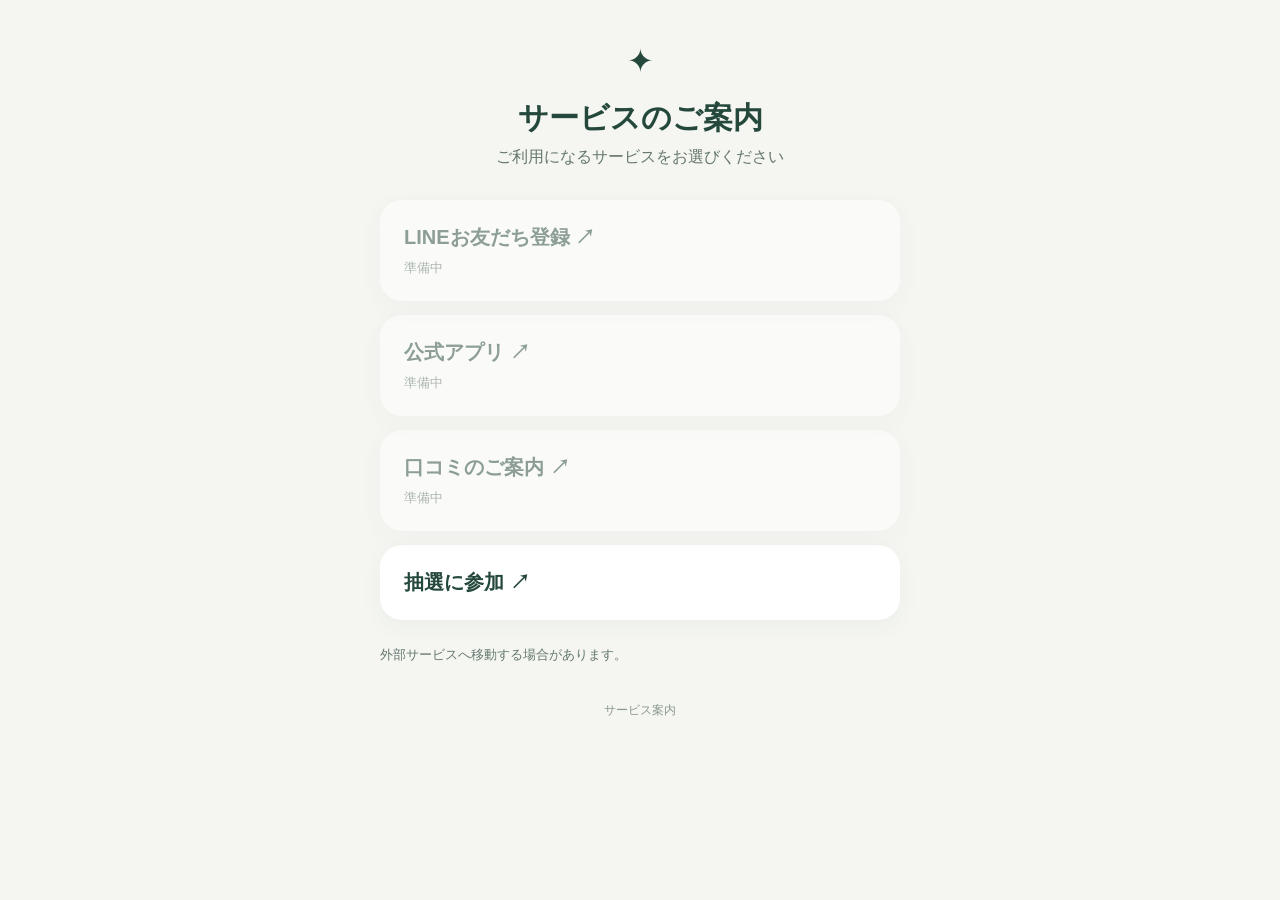
==== index.html @ 6b412efc "Add files via upload" ====
<!doctype html><html lang="ja"><head><meta charset="utf-8"><meta name="viewport" content="width=device-width,initial-scale=1"><meta name="theme-color" content="#f5f6f1"><title>サービスのご案内</title><link rel="stylesheet" href="style.css"></head><body><main><div class="spark">✦</div><h1 id="title">サービスのご案内</h1><p class="sub">ご利用になるサービスをお選びください</p><div class="links" id="links"></div><p class="note">外部サービスへ移動する場合があります。</p><footer>サービス案内</footer></main><script src="config.js"></script><script>
'use strict';
const cfg=window.NFC_CONFIG;
document.getElementById('title').textContent=cfg.title;
const box=document.getElementById('links');
for(const item of cfg.links){if(!item.enabled)continue;const a=document.createElement('a');a.className='link';a.textContent=item.label+' ↗';if(item.url){a.href=item.url;}else{a.removeAttribute('href');a.style.opacity='.5';a.setAttribute('aria-disabled','true');const s=document.createElement('small');s.textContent='準備中';a.append(s);}box.append(a);}
</script></body></html>
---- style.css ----
:root{font-family:-apple-system,BlinkMacSystemFont,'Noto Sans JP',sans-serif;color:#25483c;background:#f5f6f1}*{box-sizing:border-box}body{margin:0}main{max-width:560px;margin:auto;padding:42px 20px 64px}h1{text-align:center;font-size:30px;margin:18px 0 8px}p.sub{text-align:center;color:#65776f;margin:0 0 32px}.spark{text-align:center;font-size:32px}.links{display:grid;gap:14px}.link,button{display:block;width:100%;border:0;border-radius:22px;background:white;color:#25483c;text-decoration:none;text-align:left;padding:24px;font-weight:700;font-size:20px;box-shadow:0 6px 25px #25483c0b;cursor:pointer}.link:focus-visible,button:focus-visible{outline:3px solid #287c6b}.link small{display:block;font-size:13px;color:#66796f;margin-top:8px;font-weight:400}.back{display:inline-block;margin-bottom:14px;color:#25483c;text-decoration:none}.note{font-size:13px;color:#65776f;line-height:1.7;margin-top:24px}.result{padding:28px;border-radius:22px;background:#fff;text-align:center;font-size:25px;font-weight:700;margin:20px 0;min-height:90px}.start{background:#245b48;color:white;text-align:center}footer{text-align:center;color:#89988f;font-size:12px;margin-top:36px}
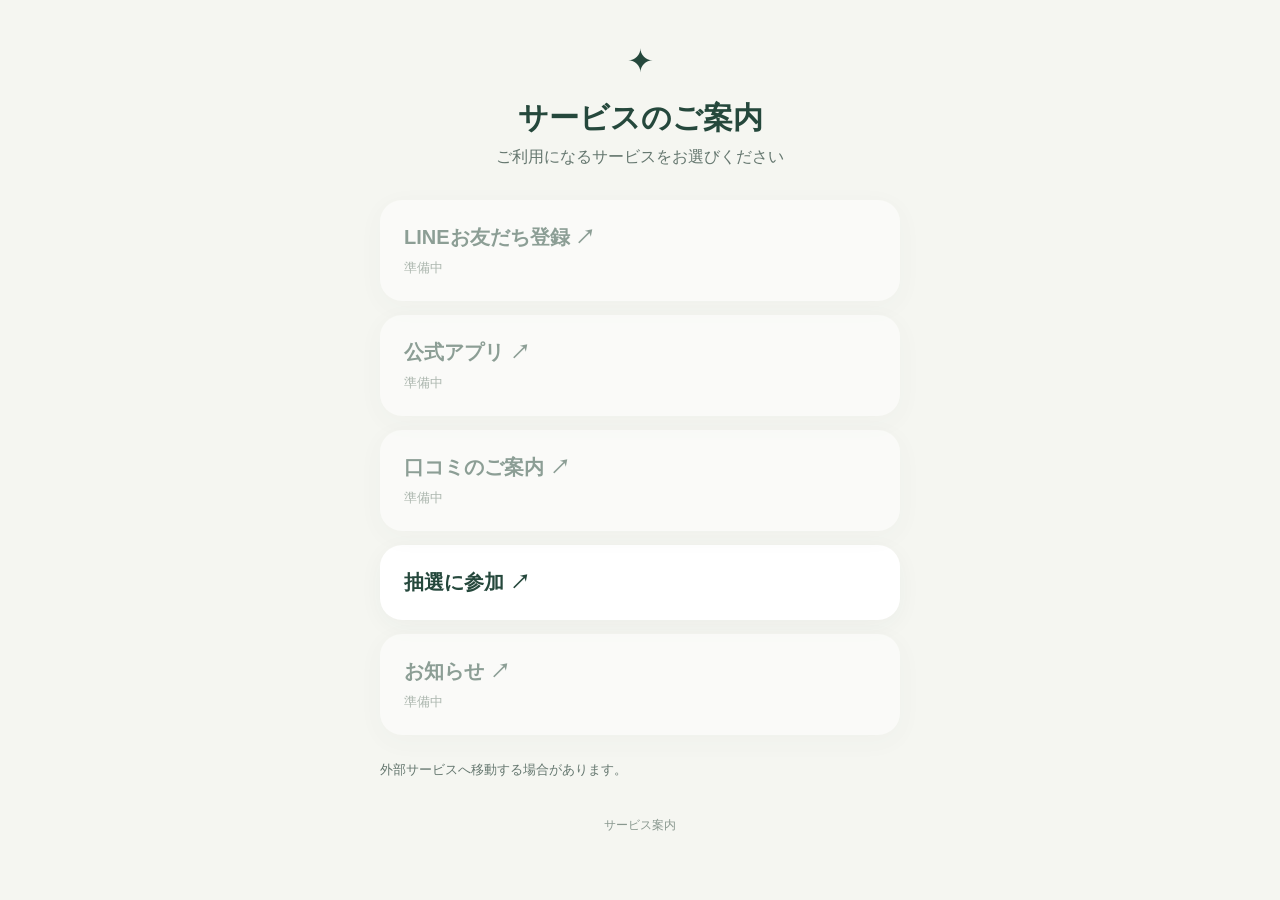
==== commit 6bfbeaa3: "Refresh cached NFC configuration so all five entries appear" ====
--- a/index.html
+++ b/index.html
@@ -1,4 +1,4 @@
-<!doctype html><html lang="ja"><head><meta charset="utf-8"><meta name="viewport" content="width=device-width,initial-scale=1"><meta name="theme-color" content="#f5f6f1"><title>サービスのご案内</title><link rel="stylesheet" href="style.css"></head><body><main><div class="spark">✦</div><h1 id="title">サービスのご案内</h1><p class="sub">ご利用になるサービスをお選びください</p><div class="links" id="links"></div><p class="note">外部サービスへ移動する場合があります。</p><footer>サービス案内</footer></main><script src="config.js"></script><script>
+<!doctype html><html lang="ja"><head><meta charset="utf-8"><meta name="viewport" content="width=device-width,initial-scale=1"><meta name="theme-color" content="#f5f6f1"><title>サービスのご案内</title><link rel="stylesheet" href="style.css"></head><body><main><div class="spark">✦</div><h1 id="title">サービスのご案内</h1><p class="sub">ご利用になるサービスをお選びください</p><div class="links" id="links"></div><p class="note">外部サービスへ移動する場合があります。</p><footer>サービス案内</footer></main><script src="config.js?v=20261119-four-games"></script><script>
 'use strict';
 const cfg=window.NFC_CONFIG;
 document.getElementById('title').textContent=cfg.title;
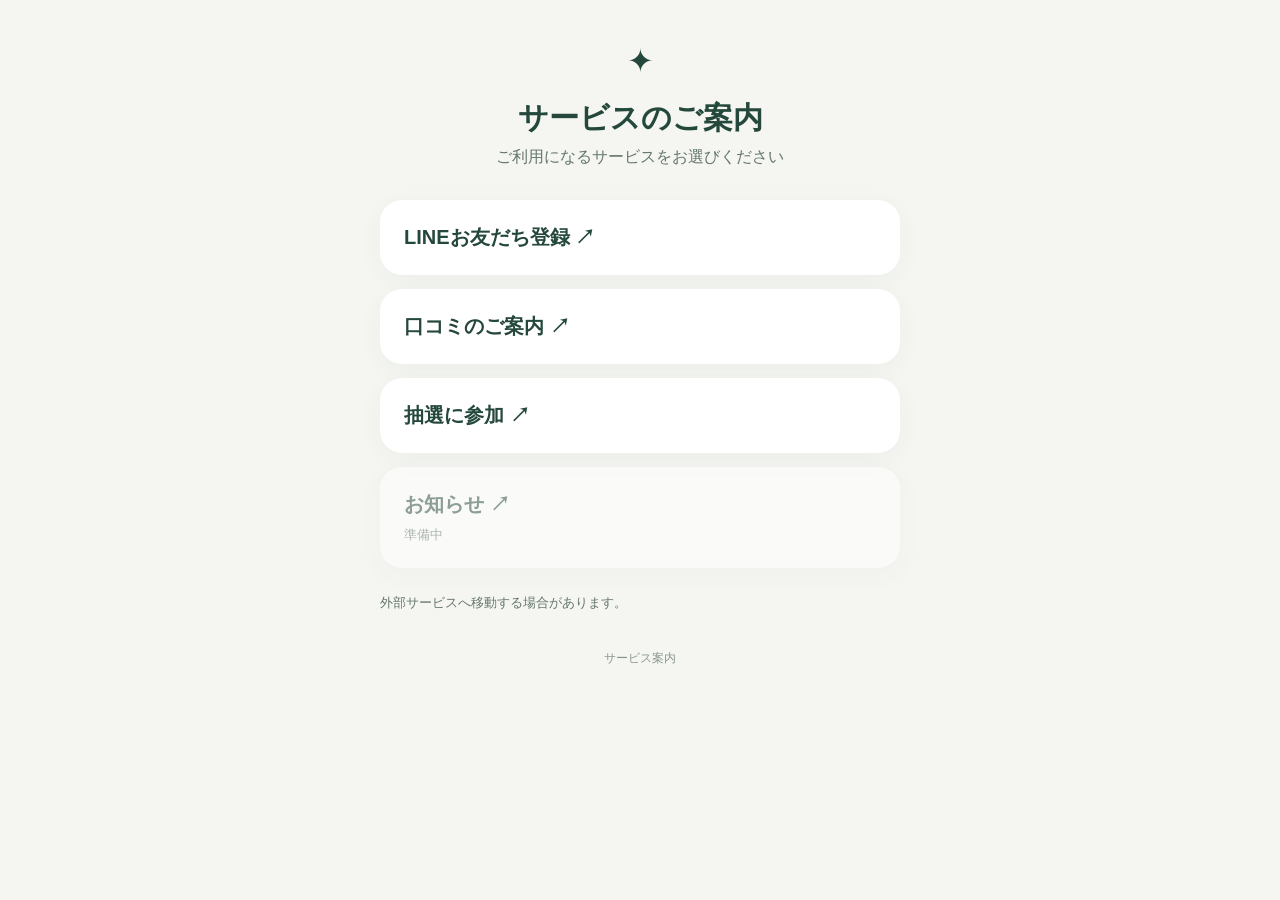
==== commit e797eacd: "Set LINE and review links and remove app from NFC menu" ====
--- a/index.html
+++ b/index.html
@@ -1,4 +1,4 @@
-<!doctype html><html lang="ja"><head><meta charset="utf-8"><meta name="viewport" content="width=device-width,initial-scale=1"><meta name="theme-color" content="#f5f6f1"><title>サービスのご案内</title><link rel="stylesheet" href="style.css"></head><body><main><div class="spark">✦</div><h1 id="title">サービスのご案内</h1><p class="sub">ご利用になるサービスをお選びください</p><div class="links" id="links"></div><p class="note">外部サービスへ移動する場合があります。</p><footer>サービス案内</footer></main><script src="config.js?v=20261119-four-games"></script><script>
+<!doctype html><html lang="ja"><head><meta charset="utf-8"><meta name="viewport" content="width=device-width,initial-scale=1"><meta name="theme-color" content="#f5f6f1"><title>サービスのご案内</title><link rel="stylesheet" href="style.css"></head><body><main><div class="spark">✦</div><h1 id="title">サービスのご案内</h1><p class="sub">ご利用になるサービスをお選びください</p><div class="links" id="links"></div><p class="note">外部サービスへ移動する場合があります。</p><footer>サービス案内</footer></main><script src="config.js?v=20261119-service-links"></script><script>
 'use strict';
 const cfg=window.NFC_CONFIG;
 document.getElementById('title').textContent=cfg.title;
